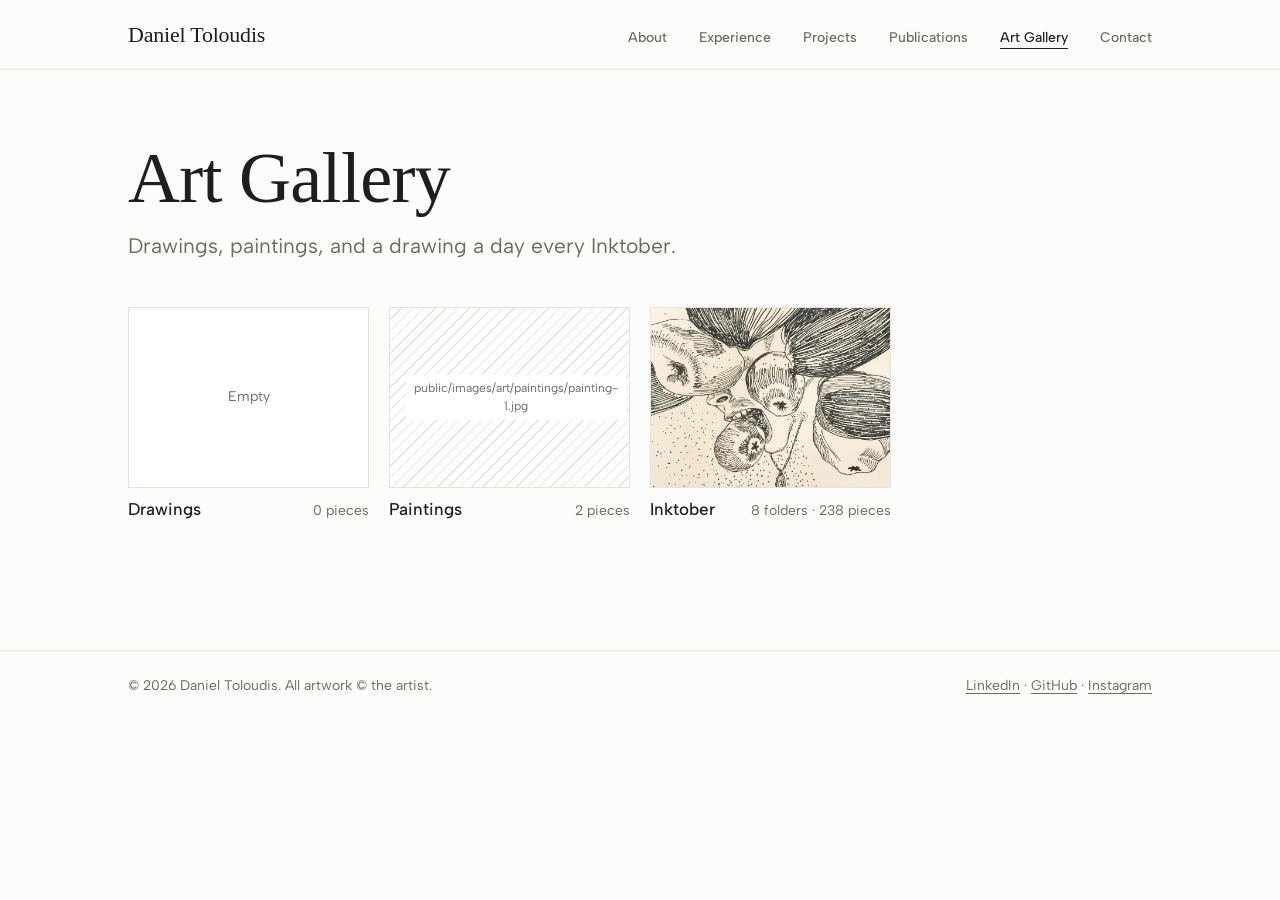
==== art.html @ 572f3b1e "Updates" ====
<!doctype html>
<html lang="en">
<head>
  <meta charset="utf-8">
  <meta name="viewport" content="width=device-width, initial-scale=1">
  <title>Art Gallery — Daniel Toloudis</title>
  <meta name="description" content="Ink drawings and paintings by Daniel Toloudis.">
  <link rel="preconnect" href="https://fonts.googleapis.com">
  <link rel="preconnect" href="https://fonts.gstatic.com" crossorigin>
  <link rel="stylesheet" href="https://fonts.googleapis.com/css2?family=Tinos:ital,wght@0,400;1,400&family=Albert+Sans:ital,wght@0,400;0,500;0,600;1,400&display=swap">
  <link rel="icon" href="data:image/svg+xml,%3Csvg xmlns='http://www.w3.org/2000/svg' viewBox='0 0 32 32'%3E%3Ccircle cx='16' cy='16' r='14' fill='%2305070a'/%3E%3Ccircle cx='17' cy='15' r='6' fill='%23ff6bb8'/%3E%3Ccircle cx='16' cy='16' r='12' fill='none' stroke='%234f8cff' stroke-width='2'/%3E%3C/svg%3E">
  <script type="module" crossorigin src="./assets/art-CyUxhveN.js"></script>
  <link rel="modulepreload" crossorigin href="./assets/mount-3swXHmPe.js">
  <link rel="modulepreload" crossorigin href="./assets/assets-CnArFtZx.js">
  <link rel="modulepreload" crossorigin href="./assets/Picture-DK5VzDu_.js">
  <link rel="stylesheet" crossorigin href="./assets/mount-CSXxXZ2w.css">
</head>
<body>
  <div id="root"><header class="site-head"><div class="wrap"><a class="wordmark" href="index.html">Daniel Toloudis</a><nav class="site-nav" aria-label="Main"><a href="index.html">About</a><a href="experience.html">Experience</a><a href="projects.html">Projects</a><a href="publications.html">Publications</a><a href="art.html" aria-current="page">Art Gallery</a><a href="index.html#contact">Contact</a></nav></div></header><main><section class="wrap page-intro"><h1>Art Gallery</h1><div class="page-lede"><p>Drawings, paintings, and a drawing a day every Inktober.</p></div></section><div class="wrap page-body"><div class="art-browser"><ul class="folders"><li><a class="folder" href="#drawings"><span class="folder-cover"><span class="folder-empty">Empty</span></span><span class="folder-label"><span class="title">Drawings</span><span class="detail">0 pieces</span></span></a></li><li><a class="folder" href="#paintings"><span class="folder-cover"><img src="/images/art/paintings/painting-1.jpg" alt="" loading="lazy" decoding="async"/></span><span class="folder-label"><span class="title">Paintings</span><span class="detail">2 pieces</span></span></a></li><li><a class="folder" href="#inktober"><span class="folder-cover"><img src="/images/art/inktober/2026/2026-01-apple.jpg" alt="" loading="lazy" decoding="async"/></span><span class="folder-label"><span class="title">Inktober</span><span class="detail">8 folders · <!-- -->238 pieces</span></span></a></li></ul></div></div></main><footer class="site-foot"><div class="wrap"><span>© <span>2026</span> <!-- -->Daniel Toloudis<!-- -->. All artwork © the artist.</span><span><a href="https://www.linkedin.com/in/toloudis/">LinkedIn</a> · <a href="https://github.com/toloudis">GitHub</a> · <a href="https://www.instagram.com/dmtoloudis/">Instagram</a></span></div></footer></div>
</body>
</html>
---- assets/mount-CSXxXZ2w.css ----
:root{--bg:#fcfcfb;--surface:#fff;--ink:#1e1e1c;--graphite:#6e6a63;--rule:#e6e3dd;--accent:#2f3e8f;--accent-soft:#e9ebf5;--todo:#fff3c4;--font-display:"Tinos", "Liberation Serif", "Times New Roman", Times, serif;--font-body:"Albert Sans", system-ui, sans-serif;--step--1:.875rem;--step-0:1.0625rem;--step-1:1.3125rem;--step-2:2.125rem;--step-3:clamp(2.75rem, 6.5vw, 4.5rem);--display-tracking:-.01em;--measure:66ch;--gutter:clamp(16px, 4vw, 48px);--max:1120px}@media (prefers-color-scheme:dark){:root{--bg:#161615;--surface:#1e1e1c;--ink:#edebe6;--graphite:#a8a39a;--rule:#33312e;--accent:#9da9e8;--accent-soft:#252b47;--todo:#4a3f12}}*,:before,:after{box-sizing:border-box}html{-webkit-text-size-adjust:100%}body{background:var(--bg);color:var(--ink);font-family:var(--font-body);font-size:var(--step-0);text-rendering:optimizelegibility;margin:0;line-height:1.55}img{max-width:100%;display:block}a{color:var(--accent);text-underline-offset:.18em;text-decoration-thickness:1px}a:hover{text-decoration-thickness:2px}:focus-visible{outline:2px solid var(--accent);outline-offset:3px;border-radius:2px}.wrap{max-width:var(--max);padding:0 var(--gutter);margin:0 auto}.todo{background:var(--todo);border-radius:2px;padding:0 .2em}.site-head{border-bottom:1px solid var(--rule)}.site-head .wrap{justify-content:space-between;align-items:baseline;gap:1rem;padding-top:1.1rem;padding-bottom:1.1rem;display:flex}.wordmark{font-family:var(--font-display);color:var(--ink);letter-spacing:-.01em;font-size:1.375rem;font-weight:400;text-decoration:none}.site-nav{flex-wrap:wrap;gap:clamp(.9rem,3vw,2rem);display:flex}.site-nav a{color:var(--graphite);font-size:var(--step--1);font-weight:500;text-decoration:none}.site-nav a:hover,.site-nav a[aria-current=page]{color:var(--ink)}.site-nav a[aria-current=page]{text-underline-offset:.4em;text-decoration:underline}.hero{grid-template-columns:minmax(0,1.05fr) minmax(0,1fr);align-items:center;gap:clamp(1.5rem,5vw,4rem);padding-top:clamp(2.5rem,7vw,5.5rem);padding-bottom:clamp(2.5rem,7vw,5rem);display:grid}.hero h1{font-family:var(--font-display);font-size:var(--step-3);letter-spacing:var(--display-tracking);margin:0 0 1.25rem;font-weight:400;line-height:1}.hero h1 em{color:var(--accent)}.hero .lede{font-size:var(--step-1);color:var(--graphite);max-width:34ch;margin:0 0 1.75rem;line-height:1.5}.hero .links{font-size:var(--step--1);flex-wrap:wrap;gap:.6rem 1.5rem;font-weight:500;display:flex}.portrait{aspect-ratio:1;border:1px solid var(--rule);width:min(300px,70vw);box-shadow:0 18px 40px -18px color-mix(in srgb, var(--ink) 45%, transparent);background:#fff;border-radius:50%;justify-self:center;margin:0;overflow:hidden}.portrait img{object-fit:contain;object-position:50% 0;width:100%;height:100%}.section{border-top:1px solid var(--rule);padding-top:clamp(2.5rem,6vw,4rem);padding-bottom:clamp(2.5rem,6vw,4rem)}.section-grid{grid-template-columns:13rem minmax(0,1fr);gap:clamp(1rem,4vw,3rem);display:grid}.section h2{font-family:var(--font-display);font-size:var(--step-2);letter-spacing:var(--display-tracking);margin:0;font-weight:400;line-height:1.1}.section h2+p{color:var(--graphite);font-size:var(--step--1);margin:.4rem 0 0}.prose{max-width:var(--measure);font-size:1.125rem;line-height:1.65}.prose p{margin:0 0 1em}.roles{max-width:46rem;margin:0;padding:0;list-style:none}.role{padding:0 0 2rem}.role+.role{border-top:1px solid var(--rule);padding-top:1.6rem}.role-head{flex-wrap:wrap;justify-content:space-between;align-items:baseline;gap:.25rem 1rem;display:flex}.role h3{font-size:var(--step-0);margin:0;font-weight:600}.role .org{color:var(--graphite);font-weight:400}.role time,.role .when{color:var(--graphite);font-size:var(--step--1);font-variant-numeric:tabular-nums}.role p{max-width:var(--measure);margin:.5rem 0 0}.role ul{margin:.6rem 0 0;padding-left:1.1rem}.role li{margin:.25rem 0}#work .section-grid>div:first-child{align-self:stretch}#work nav{position:sticky;top:1.5rem}html{scroll-padding-top:1.5rem}@media (prefers-reduced-motion:no-preference){html{scroll-behavior:smooth}}.timeline{margin:1.5rem 0 0;padding:0;list-style:none;position:relative}.timeline:before{content:"";background:var(--rule);width:1px;position:absolute;top:.7rem;bottom:.7rem;left:5px}.timeline a{color:var(--graphite);gap:.05rem;padding:.4rem 0 .4rem 1.5rem;text-decoration:none;display:grid;position:relative}.timeline a:before{content:"";background:var(--bg);border:1px solid var(--graphite);box-sizing:border-box;border-radius:50%;width:11px;height:11px;transition:background .15s,border-color .15s,transform .15s;position:absolute;top:.75rem;left:0}.timeline a:hover{color:var(--ink)}.timeline a:hover:before{border-color:var(--ink)}.timeline a[aria-current]{color:var(--ink)}.timeline a[aria-current]:before{background:var(--accent);border-color:var(--accent);transform:scale(1.15)}.timeline-org{font-size:var(--step--1);font-weight:600;line-height:1.3}.timeline-title{font-size:.8125rem;line-height:1.3}.timeline-when{color:var(--graphite);font-variant-numeric:tabular-nums;font-size:.8125rem}.role-org{color:var(--graphite);margin:.15rem 0 0!important}.timeline-more{border-top:1px solid var(--rule);font-size:var(--step--1);gap:.35rem;margin:1.25rem 0 0;padding-top:.9rem;font-weight:500;display:grid}.jump{flex-wrap:wrap;gap:.5rem;margin-top:1.25rem;display:flex}.jump a{font-size:var(--step--1);color:var(--ink);border:1px solid var(--rule);background:var(--surface);border-radius:999px;padding:.3rem .9rem;font-weight:500;text-decoration:none}.jump a:hover{border-color:var(--ink)}@media (width<768px){#work nav{position:static}.timeline{gap:.25rem;margin-top:1rem;padding-bottom:.5rem;display:flex;overflow-x:auto}.timeline:before{width:auto;height:1px;inset:5px 0 auto}.timeline li{flex:none}.timeline a{max-width:11rem;padding:1.4rem .9rem .3rem 0}.timeline a:before{top:0}.timeline-title,.timeline-more{display:none}}.skills{flex-wrap:wrap;gap:.5rem;max-width:46rem;margin:0;padding:0;list-style:none;display:flex}.skills li{font-size:var(--step--1);border:1px solid var(--rule);color:var(--graphite);background:var(--surface);border-radius:999px;padding:.2rem .65rem}.role .note{color:var(--graphite)}.about-skills{gap:.5rem;margin-top:1.25rem;display:grid}.tabs{border-bottom:1px solid var(--rule);gap:1.75rem;margin:0 0 2rem;display:flex}.tabs [role=tab]{font:inherit;font-family:var(--font-display);color:var(--graphite);cursor:pointer;background:0 0;border:0;border-bottom:2px solid #0000;align-items:baseline;gap:.45rem;margin-bottom:-1px;padding:0 0 .5rem;font-size:1.5rem;display:inline-flex}.tabs [role=tab]:hover{color:var(--ink)}.tabs [role=tab][aria-selected=true]{color:var(--ink);border-bottom-color:var(--accent)}.tab-count{font-family:var(--font-body);font-size:var(--step--1);color:var(--graphite)}.pgrid{grid-template-columns:repeat(auto-fill,minmax(min(100%,300px),1fr));gap:1.5rem;margin:0;padding:0;list-style:none;display:grid}.pcard{display:flex}.pcard-btn{all:unset;box-sizing:border-box;cursor:pointer;background:var(--surface);border:1px solid var(--rule);border-radius:6px;flex-direction:column;width:100%;transition:border-color .2s,transform .2s;display:flex;overflow:hidden}.pcard-btn:hover{border-color:var(--graphite);transform:translateY(-2px)}.pcard-btn:focus-visible{outline:2px solid var(--accent);outline-offset:3px}.pcard-media{aspect-ratio:16/10;background:var(--bg);border-bottom:1px solid var(--rule);position:relative;overflow:hidden}.pcard-media img{object-fit:contain;width:100%;height:100%;position:absolute;inset:0}.pcard-media .placeholder{aspect-ratio:auto;border:0;height:100%}.pcard-cue{background:color-mix(in srgb, var(--ink) 82%, transparent);color:var(--bg);font-family:var(--font-display);opacity:0;place-items:center;font-size:1.5rem;transition:opacity .2s;display:grid;position:absolute;inset:0}.pcard-btn:hover .pcard-cue,.pcard-btn:focus-visible .pcard-cue{opacity:1}.pcard-body{flex-direction:column;flex:1;gap:.35rem;padding:1rem 1.1rem 1.1rem;display:flex}.pcard-body h2{font-family:var(--font-display);letter-spacing:var(--display-tracking);margin:0;font-size:1.6rem;font-weight:400;line-height:1.1}.pcard-body p{font-size:var(--step--1);color:var(--graphite);margin:0}.pcard-body .pcard-stack{color:var(--accent);margin-top:auto;padding-top:.5rem;font-weight:500}.pdialog{width:min(760px, calc(100vw - 2 * var(--gutter)));max-width:none;max-height:calc(100vh - 4rem);color:var(--ink);background:0 0;border:0;padding:0;overflow:visible}.pdialog::backdrop{background:color-mix(in srgb, var(--ink) 45%, transparent);-webkit-backdrop-filter:blur(2px);backdrop-filter:blur(2px)}.pdialog-panel{background:var(--surface);border:1px solid var(--rule);border-radius:8px;gap:1.25rem;max-height:calc(100vh - 4rem);padding:1.25rem;display:grid;position:relative;overflow-y:auto}.pdialog-close{z-index:1;font:inherit;font-size:var(--step--1);background:var(--surface);color:var(--ink);border:1px solid var(--rule);cursor:pointer;border-radius:999px;padding:.25rem .85rem;font-weight:500;position:absolute;top:.75rem;right:.75rem}.pdialog-close:hover{border-color:var(--ink)}.project-body h2{font-family:var(--font-display);letter-spacing:var(--display-tracking);margin:0;font-size:2rem;font-weight:400;line-height:1.1}.project-body .meta{color:var(--graphite);font-size:var(--step--1);margin:.2rem 0 .7rem}.project-body>p{max-width:var(--measure);margin:0 0 .7rem}::view-transition-old(root){animation-duration:.18s;animation-timing-function:ease-out}::view-transition-new(root){animation-duration:.18s;animation-timing-function:ease-out}::view-transition-group(project-morph){z-index:100;animation-duration:.24s;animation-timing-function:cubic-bezier(.2,.8,.2,1)}::view-transition-image-pair(project-morph){border-radius:8px;overflow:clip}::view-transition-old(project-morph){object-fit:cover;object-position:top;width:100%;height:100%}::view-transition-new(project-morph){object-fit:cover;object-position:top;width:100%;height:100%}::view-transition-old(project-morph){animation:.1s ease-out both vt-out}::view-transition-new(project-morph){animation:.18s ease-out 30ms both vt-in}@keyframes vt-out{to{opacity:0}}@keyframes vt-in{0%{opacity:0}}.shots{margin:0}.shots-frame{aspect-ratio:4/3;border:1px solid var(--rule);background:var(--surface);border-radius:3px;position:relative;overflow:hidden}.shots-frame img{object-fit:contain;width:100%;height:100%;position:absolute;inset:0}.pdialog .shots-frame{aspect-ratio:16/10}.shots-frame .placeholder{aspect-ratio:auto;border:0;width:100%;height:100%}.shots-controls{justify-content:space-between;align-items:center;gap:.5rem;margin-top:.5rem;display:flex}.shots-btn{font:inherit;font-size:var(--step--1);color:var(--ink);border:1px solid var(--rule);cursor:pointer;background:0 0;border-radius:999px;padding:.2rem .8rem;font-weight:500}.shots-btn:hover{border-color:var(--ink)}.shots-count{color:var(--graphite);font-size:var(--step--1);font-variant-numeric:tabular-nums}.shots-caption{color:var(--graphite);font-size:var(--step--1);margin-top:.4rem}.shots-link{font-size:var(--step--1);background:color-mix(in srgb, var(--ink) 78%, transparent);color:var(--bg);border-radius:999px;padding:.2rem .75rem;font-weight:500;text-decoration:none;position:absolute;bottom:.6rem;right:.6rem}.shots-link:hover{background:var(--ink)}.shots-link:focus-visible{outline:2px solid var(--accent);outline-offset:2px}.stack-label{font-size:var(--step--1);margin:1rem 0 .4rem;font-weight:700}.stack{flex-wrap:wrap;gap:.4rem;margin:0 0 .9rem;padding:0;list-style:none;display:flex}.stack li{font-size:var(--step--1);background:var(--accent-soft);color:var(--ink);border-radius:3px;padding:.1rem .6rem}.project-body .plinks{font-size:var(--step--1);flex-wrap:wrap;gap:1.25rem;margin:0;font-weight:500;display:flex}.pubs{max-width:46rem;margin:0;padding:0;list-style:none}.pubs li{border-top:1px solid var(--rule);padding:.8rem 0}.pubs li:first-child{border-top:0;padding-top:0}.pubs a{color:var(--ink);-webkit-text-decoration-color:var(--rule);-webkit-text-decoration-color:var(--rule);text-decoration-color:var(--rule)}.pubs a:hover{color:var(--accent);text-decoration-color:currentColor}.pubs span{color:var(--graphite);font-size:var(--step--1);margin-top:.2rem;display:block}.pubs .pub-kind{color:var(--accent);margin-right:.5em;font-style:normal;font-weight:500}.social{flex-wrap:wrap;gap:.75rem;margin:1.25rem 0 0;padding:0;list-style:none;display:flex}.social a{border:1px solid var(--rule);background:var(--surface);color:var(--ink);font-weight:500;font-size:var(--step--1);border-radius:999px;align-items:center;gap:.55rem;padding:.45rem .95rem .45rem .8rem;text-decoration:none;display:inline-flex}.social a:hover{border-color:var(--ink)}.social svg{flex:none;width:1.15rem;height:1.15rem}.social .todo-link{border:1px dashed var(--rule);font-size:var(--step--1);border-radius:999px;align-items:center;gap:.55rem;padding:.45rem .95rem .45rem .8rem;display:inline-flex}.page-lede .social{margin-top:1.25rem}.site-foot{border-top:1px solid var(--rule);color:var(--graphite);font-size:var(--step--1)}.site-foot .wrap{flex-wrap:wrap;justify-content:space-between;gap:.5rem 2rem;padding-top:1.5rem;padding-bottom:2.5rem;display:flex}.site-foot a{color:inherit}.page-intro{padding-top:clamp(2.5rem,6vw,4.5rem);padding-bottom:clamp(1.75rem,4vw,2.75rem)}.page-intro h1{font-family:var(--font-display);font-size:var(--step-3);letter-spacing:var(--display-tracking);margin:0 0 1rem;font-weight:400;line-height:1}.page-lede{font-size:var(--step-1);color:var(--graphite);max-width:46ch}.page-lede p{margin:0}.page-body{padding-bottom:clamp(3rem,7vw,5rem)}.page-intro+.section{border-top:1px solid var(--rule)}.crumbs ol{font-size:var(--step--1);flex-wrap:wrap;gap:.25rem .5rem;margin:0 0 1.5rem;padding:0;list-style:none;display:flex}.crumbs li+li:before{content:"/";color:var(--graphite);margin-right:.5rem}.crumbs a{color:var(--graphite)}.crumbs [aria-current]{font-weight:500}.folder-description{color:var(--graphite);max-width:60ch;margin:0 0 2rem}.folders{grid-template-columns:repeat(auto-fill,minmax(220px,1fr));gap:1.5rem 1.25rem;margin:0 0 3rem;padding:0;list-style:none;display:grid}.folder{color:inherit;border-radius:2px;text-decoration:none;display:block}.folder:focus-visible{outline:2px solid var(--accent);outline-offset:3px}.folder-cover{aspect-ratio:4/3;background:var(--surface);border:1px solid var(--rule);display:block;overflow:hidden}.folder-cover img{object-fit:cover;width:100%;height:100%;transition:transform .3s}.folder:hover .folder-cover img{transform:scale(1.03)}.folder-cover .placeholder{aspect-ratio:auto;border:0;height:100%}.folder-empty{height:100%;font-size:var(--step--1);color:var(--graphite);place-items:center;display:grid}.folder-label{font-size:var(--step--1);justify-content:space-between;align-items:baseline;gap:1rem;margin-top:.5rem;display:flex}.folder-label .title{font-weight:500;font-size:var(--step-0)}.folder-label .detail{color:var(--graphite)}.gallery{grid-template-columns:repeat(auto-fill,minmax(260px,1fr));align-items:start;gap:2rem 1.25rem;padding-bottom:4rem;display:grid}.piece{margin:0}.piece button{all:unset;cursor:zoom-in;border-radius:2px;width:100%;display:block}.piece button:focus-visible{outline:2px solid var(--accent);outline-offset:3px}.piece img{background:var(--surface);width:100%;height:auto}.piece figcaption{font-size:var(--step--1);justify-content:space-between;gap:1rem;margin-top:.5rem;display:flex}.piece .title{font-weight:500}.piece .detail{color:var(--graphite);text-align:right}.placeholder{aspect-ratio:var(--ratio,4 / 5);text-align:center;color:var(--graphite);border:1px solid var(--rule);background:repeating-linear-gradient(-45deg, transparent 0 7px, var(--rule) 7px 8px), var(--surface);place-items:center;padding:1rem;font-size:.75rem;display:grid}.placeholder span{background:var(--surface);padding:.25rem .5rem}.lightbox{color:#e7eaee;background:#080a0cf0;border:0;width:100vw;max-width:100vw;height:100dvh;max-height:100dvh;padding:0}.lightbox::backdrop{background:0 0}.lightbox-inner{box-sizing:border-box;height:100%;padding:3.5rem var(--gutter) 1.25rem;grid-template-rows:minmax(0,1fr) auto;grid-template-columns:minmax(0,1fr);display:grid}.lightbox-img{grid-template:minmax(0,1fr)/minmax(0,1fr);place-items:center;min-height:0;display:grid}.lightbox-img img{object-fit:contain;width:auto;max-width:100%;height:auto;max-height:100%}.lightbox-img .placeholder{color:#9aa3ad;background:repeating-linear-gradient(-45deg,#0000 0 7px,#2b3138 7px 8px),#171b20;border-color:#2b3138;width:min(70vw,480px)}.lightbox-img .placeholder span{background:#171b20}.lightbox-meta{font-size:var(--step--1);flex-wrap:wrap;justify-content:space-between;align-items:baseline;gap:.5rem 2rem;padding-top:1rem;display:flex}.lightbox-meta .title{font-size:var(--step-0);font-weight:500}.lightbox-meta .detail{color:#9aa3ad}.lightbox-controls{top:.75rem;right:var(--gutter);gap:.5rem;display:flex;position:absolute}.lightbox-controls button{font:inherit;font-size:var(--step--1);color:#e7eaee;cursor:pointer;background:0 0;border:1px solid #3a424b;border-radius:999px;padding:.3rem .85rem}.lightbox-controls button:hover{border-color:#e7eaee}@media (width<768px){.site-head .wrap{flex-direction:column;gap:.5rem}.hero{grid-template-columns:1fr}.hero .portrait{order:-1;width:min(220px,60vw)}.section-grid{grid-template-columns:minmax(0,1fr)}}@media (prefers-reduced-motion:reduce){*{scroll-behavior:auto!important}}@media print{.site-nav,.portrait,.hero .links,.site-foot,.pdialog{display:none}body{color:#000;background:#fff}.section{break-inside:avoid}}
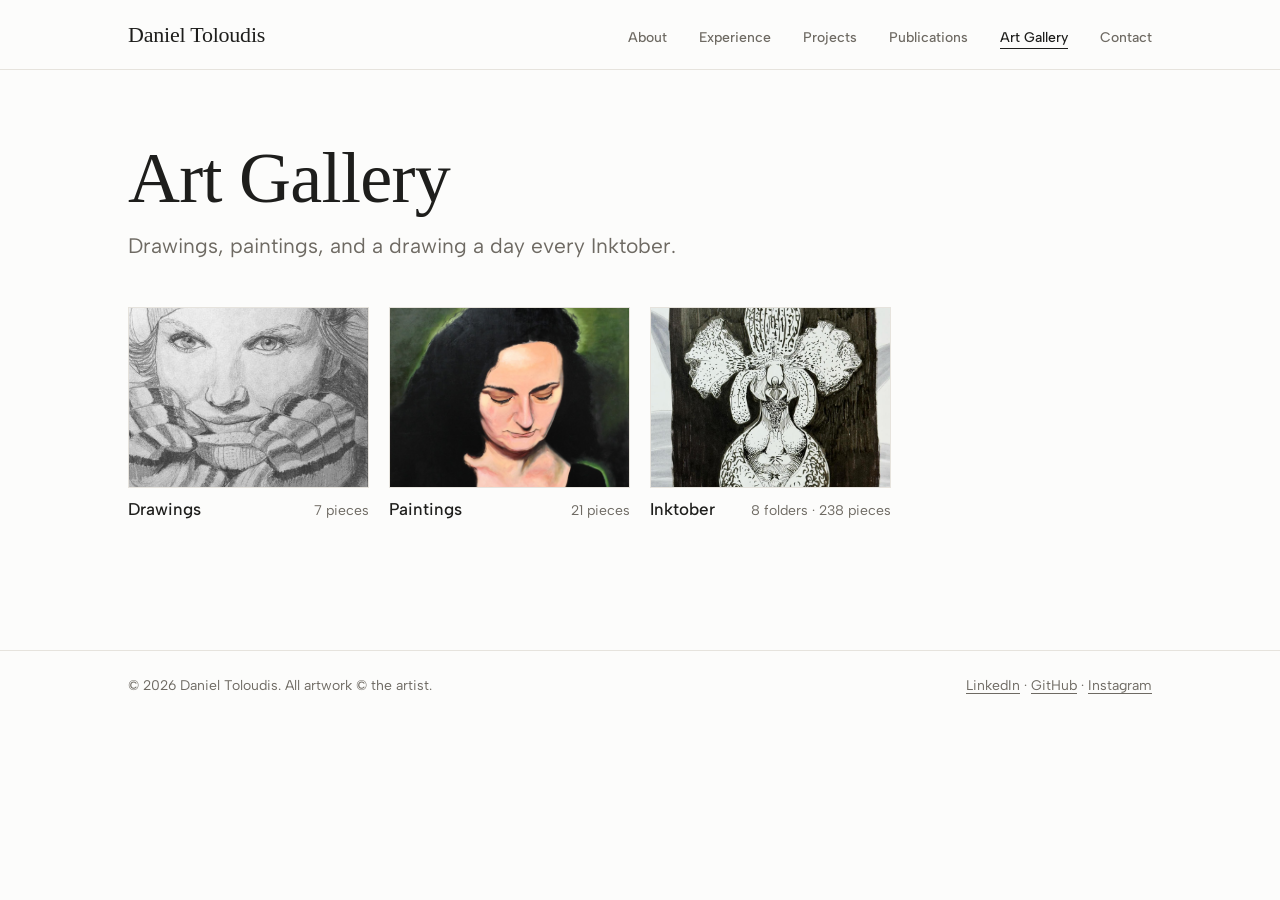
==== commit 1734f54b: "Updates" ====
--- a/art.html
+++ b/art.html
@@ -1,21 +1,22 @@
-<!doctype html>
-<html lang="en">
-<head>
-  <meta charset="utf-8">
-  <meta name="viewport" content="width=device-width, initial-scale=1">
-  <title>Art Gallery — Daniel Toloudis</title>
-  <meta name="description" content="Ink drawings and paintings by Daniel Toloudis.">
-  <link rel="preconnect" href="https://fonts.googleapis.com">
-  <link rel="preconnect" href="https://fonts.gstatic.com" crossorigin>
-  <link rel="stylesheet" href="https://fonts.googleapis.com/css2?family=Tinos:ital,wght@0,400;1,400&family=Albert+Sans:ital,wght@0,400;0,500;0,600;1,400&display=swap">
-  <link rel="icon" href="data:image/svg+xml,%3Csvg xmlns='http://www.w3.org/2000/svg' viewBox='0 0 32 32'%3E%3Ccircle cx='16' cy='16' r='14' fill='%2305070a'/%3E%3Ccircle cx='17' cy='15' r='6' fill='%23ff6bb8'/%3E%3Ccircle cx='16' cy='16' r='12' fill='none' stroke='%234f8cff' stroke-width='2'/%3E%3C/svg%3E">
-  <script type="module" crossorigin src="./assets/art-CyUxhveN.js"></script>
+<!doctype html>
+<html lang="en">
+<head>
+  <meta charset="utf-8">
+  <meta name="viewport" content="width=device-width, initial-scale=1">
+  <title>Art Gallery — Daniel Toloudis</title>
+  <meta name="description" content="Ink drawings and paintings by Daniel Toloudis.">
+  <link rel="preconnect" href="https://fonts.googleapis.com">
+  <link rel="preconnect" href="https://fonts.gstatic.com" crossorigin>
+  <link rel="stylesheet" href="https://fonts.googleapis.com/css2?family=Tinos:ital,wght@0,400;1,400&family=Albert+Sans:ital,wght@0,400;0,500;0,600;1,400&display=swap">
+  <link rel="icon" href="data:image/svg+xml,%3Csvg xmlns='http://www.w3.org/2000/svg' viewBox='0 0 32 32'%3E%3Ccircle cx='16' cy='16' r='14' fill='%2305070a'/%3E%3Ccircle cx='17' cy='15' r='6' fill='%23ff6bb8'/%3E%3Ccircle cx='16' cy='16' r='12' fill='none' stroke='%234f8cff' stroke-width='2'/%3E%3C/svg%3E">
+  <script type="module" crossorigin src="./assets/art-0nWeyjbI.js"></script>
   <link rel="modulepreload" crossorigin href="./assets/mount-3swXHmPe.js">
   <link rel="modulepreload" crossorigin href="./assets/assets-CnArFtZx.js">
   <link rel="modulepreload" crossorigin href="./assets/Picture-DK5VzDu_.js">
   <link rel="stylesheet" crossorigin href="./assets/mount-CSXxXZ2w.css">
-</head>
-<body>
-  <div id="root"><header class="site-head"><div class="wrap"><a class="wordmark" href="index.html">Daniel Toloudis</a><nav class="site-nav" aria-label="Main"><a href="index.html">About</a><a href="experience.html">Experience</a><a href="projects.html">Projects</a><a href="publications.html">Publications</a><a href="art.html" aria-current="page">Art Gallery</a><a href="index.html#contact">Contact</a></nav></div></header><main><section class="wrap page-intro"><h1>Art Gallery</h1><div class="page-lede"><p>Drawings, paintings, and a drawing a day every Inktober.</p></div></section><div class="wrap page-body"><div class="art-browser"><ul class="folders"><li><a class="folder" href="#drawings"><span class="folder-cover"><span class="folder-empty">Empty</span></span><span class="folder-label"><span class="title">Drawings</span><span class="detail">0 pieces</span></span></a></li><li><a class="folder" href="#paintings"><span class="folder-cover"><img src="/images/art/paintings/painting-1.jpg" alt="" loading="lazy" decoding="async"/></span><span class="folder-label"><span class="title">Paintings</span><span class="detail">2 pieces</span></span></a></li><li><a class="folder" href="#inktober"><span class="folder-cover"><img src="/images/art/inktober/2026/2026-01-apple.jpg" alt="" loading="lazy" decoding="async"/></span><span class="folder-label"><span class="title">Inktober</span><span class="detail">8 folders · <!-- -->238 pieces</span></span></a></li></ul></div></div></main><footer class="site-foot"><div class="wrap"><span>© <span>2026</span> <!-- -->Daniel Toloudis<!-- -->. All artwork © the artist.</span><span><a href="https://www.linkedin.com/in/toloudis/">LinkedIn</a> · <a href="https://github.com/toloudis">GitHub</a> · <a href="https://www.instagram.com/dmtoloudis/">Instagram</a></span></div></footer></div>
-</body>
-</html>
+</head>
+<body>
+  <div id="root"><header class="site-head"><div class="wrap"><a class="wordmark" href="index.html">Daniel Toloudis</a><nav class="site-nav" aria-label="Main"><a href="index.html">About</a><a href="experience.html">Experience</a><a href="projects.html">Projects</a><a href="publications.html">Publications</a><a href="art.html" aria-current="page">Art Gallery</a><a href="index.html#contact">Contact</a></nav></div></header><main><section class="wrap page-intro"><h1>Art Gallery</h1><div class="page-lede"><p>Drawings, paintings, and a drawing a day every Inktober.</p></div></section><div class="wrap page-body"><div class="art-browser"><ul class="folders"><li><a class="folder" href="#drawings"><span class="folder-cover"><img src="/images/art/drawings/Girl_Hat_Gloves.jpg" alt="" loading="lazy" decoding="async"/></span><span class="folder-label"><span class="title">Drawings</span><span class="detail">7 pieces</span></span></a></li><li><a class="folder" href="#paintings"><span class="folder-cover"><img src="/images/art/paintings/Portrait,_green.jpg" alt="" loading="lazy" decoding="async"/></span><span class="folder-label"><span class="title">Paintings</span><span class="detail">21 pieces</span></span></a></li><li><a class="folder" href="#inktober"><span class="folder-cover"><img src="/images/art/inktober/2024/2024-04-exotic.jpg" alt="" loading="lazy" decoding="async"/></span><span class="folder-label"><span class="title">Inktober</span><span class="detail">8 folders · <!-- -->238 pieces</span></span></a></li></ul></div></div></main><footer class="site-foot"><div class="wrap"><span>© <span>2026</span> <!-- -->Daniel Toloudis<!-- -->. All artwork © the artist.</span><span><a href="https://www.linkedin.com/in/toloudis/">LinkedIn</a> · <a href="https://github.com/toloudis">GitHub</a> · <a href="https://www.instagram.com/dmtoloudis/">Instagram</a></span></div></footer></div>+
+</body>
+</html>
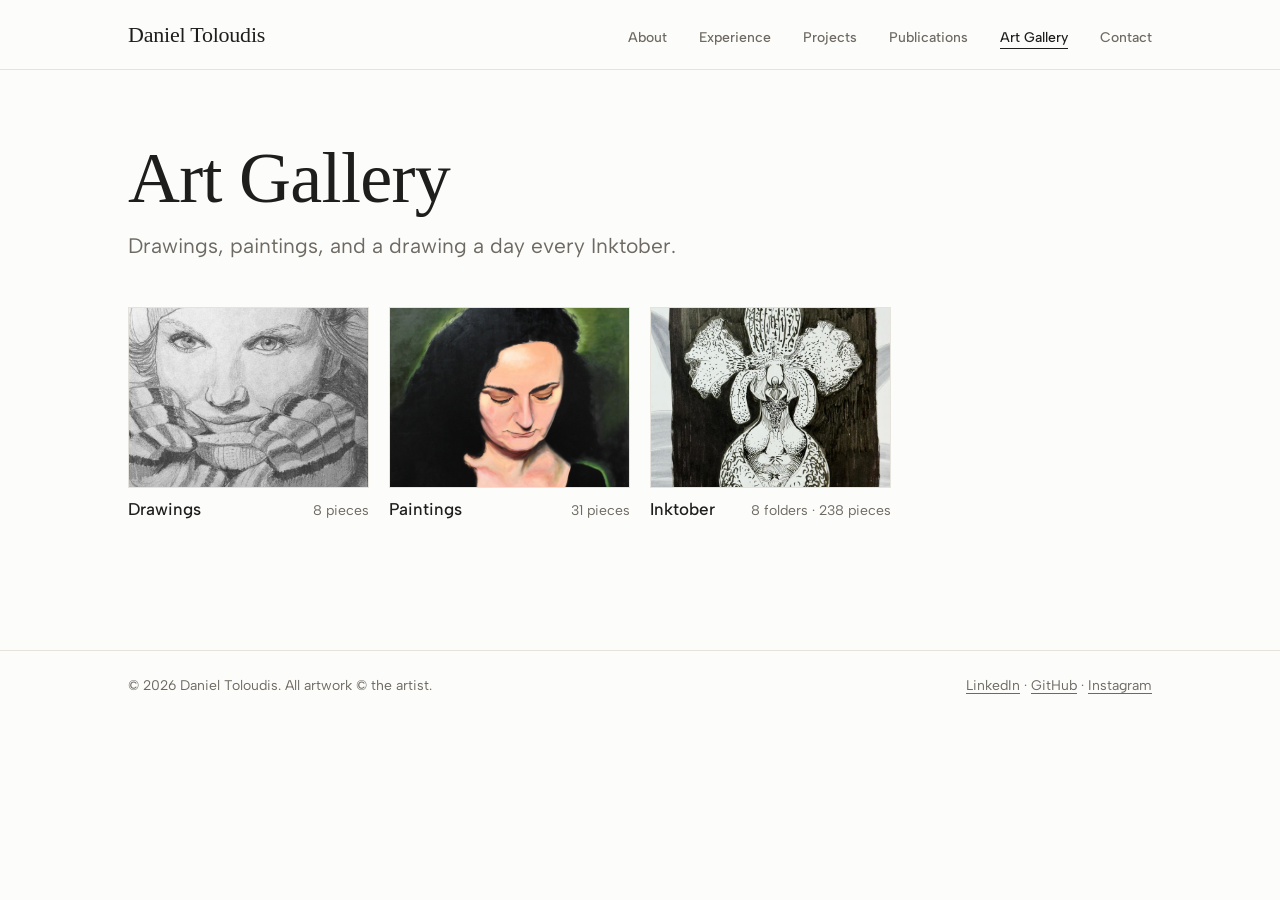
==== commit 5e78274d: "Updates" ====
--- a/art.html
+++ b/art.html
@@ -1,22 +1,21 @@
-<!doctype html>
-<html lang="en">
-<head>
-  <meta charset="utf-8">
-  <meta name="viewport" content="width=device-width, initial-scale=1">
-  <title>Art Gallery — Daniel Toloudis</title>
-  <meta name="description" content="Ink drawings and paintings by Daniel Toloudis.">
-  <link rel="preconnect" href="https://fonts.googleapis.com">
-  <link rel="preconnect" href="https://fonts.gstatic.com" crossorigin>
-  <link rel="stylesheet" href="https://fonts.googleapis.com/css2?family=Tinos:ital,wght@0,400;1,400&family=Albert+Sans:ital,wght@0,400;0,500;0,600;1,400&display=swap">
-  <link rel="icon" href="data:image/svg+xml,%3Csvg xmlns='http://www.w3.org/2000/svg' viewBox='0 0 32 32'%3E%3Ccircle cx='16' cy='16' r='14' fill='%2305070a'/%3E%3Ccircle cx='17' cy='15' r='6' fill='%23ff6bb8'/%3E%3Ccircle cx='16' cy='16' r='12' fill='none' stroke='%234f8cff' stroke-width='2'/%3E%3C/svg%3E">
-  <script type="module" crossorigin src="./assets/art-0nWeyjbI.js"></script>
+<!doctype html>
+<html lang="en">
+<head>
+  <meta charset="utf-8">
+  <meta name="viewport" content="width=device-width, initial-scale=1">
+  <title>Art Gallery — Daniel Toloudis</title>
+  <meta name="description" content="Ink drawings and paintings by Daniel Toloudis.">
+  <link rel="preconnect" href="https://fonts.googleapis.com">
+  <link rel="preconnect" href="https://fonts.gstatic.com" crossorigin>
+  <link rel="stylesheet" href="https://fonts.googleapis.com/css2?family=Tinos:ital,wght@0,400;1,400&family=Albert+Sans:ital,wght@0,400;0,500;0,600;1,400&display=swap">
+  <link rel="icon" href="data:image/svg+xml,%3Csvg xmlns='http://www.w3.org/2000/svg' viewBox='0 0 32 32'%3E%3Ccircle cx='16' cy='16' r='14' fill='%2305070a'/%3E%3Ccircle cx='17' cy='15' r='6' fill='%23ff6bb8'/%3E%3Ccircle cx='16' cy='16' r='12' fill='none' stroke='%234f8cff' stroke-width='2'/%3E%3C/svg%3E">
+  <script type="module" crossorigin src="./assets/art-D16DQ9I-.js"></script>
   <link rel="modulepreload" crossorigin href="./assets/mount-3swXHmPe.js">
   <link rel="modulepreload" crossorigin href="./assets/assets-CnArFtZx.js">
   <link rel="modulepreload" crossorigin href="./assets/Picture-DK5VzDu_.js">
   <link rel="stylesheet" crossorigin href="./assets/mount-CSXxXZ2w.css">
-</head>
-<body>
-  <div id="root"><header class="site-head"><div class="wrap"><a class="wordmark" href="index.html">Daniel Toloudis</a><nav class="site-nav" aria-label="Main"><a href="index.html">About</a><a href="experience.html">Experience</a><a href="projects.html">Projects</a><a href="publications.html">Publications</a><a href="art.html" aria-current="page">Art Gallery</a><a href="index.html#contact">Contact</a></nav></div></header><main><section class="wrap page-intro"><h1>Art Gallery</h1><div class="page-lede"><p>Drawings, paintings, and a drawing a day every Inktober.</p></div></section><div class="wrap page-body"><div class="art-browser"><ul class="folders"><li><a class="folder" href="#drawings"><span class="folder-cover"><img src="/images/art/drawings/Girl_Hat_Gloves.jpg" alt="" loading="lazy" decoding="async"/></span><span class="folder-label"><span class="title">Drawings</span><span class="detail">7 pieces</span></span></a></li><li><a class="folder" href="#paintings"><span class="folder-cover"><img src="/images/art/paintings/Portrait,_green.jpg" alt="" loading="lazy" decoding="async"/></span><span class="folder-label"><span class="title">Paintings</span><span class="detail">21 pieces</span></span></a></li><li><a class="folder" href="#inktober"><span class="folder-cover"><img src="/images/art/inktober/2024/2024-04-exotic.jpg" alt="" loading="lazy" decoding="async"/></span><span class="folder-label"><span class="title">Inktober</span><span class="detail">8 folders · <!-- -->238 pieces</span></span></a></li></ul></div></div></main><footer class="site-foot"><div class="wrap"><span>© <span>2026</span> <!-- -->Daniel Toloudis<!-- -->. All artwork © the artist.</span><span><a href="https://www.linkedin.com/in/toloudis/">LinkedIn</a> · <a href="https://github.com/toloudis">GitHub</a> · <a href="https://www.instagram.com/dmtoloudis/">Instagram</a></span></div></footer></div>-
-</body>
-</html>
+</head>
+<body>
+  <div id="root"><header class="site-head"><div class="wrap"><a class="wordmark" href="index.html">Daniel Toloudis</a><nav class="site-nav" aria-label="Main"><a href="index.html">About</a><a href="experience.html">Experience</a><a href="projects.html">Projects</a><a href="publications.html">Publications</a><a href="art.html" aria-current="page">Art Gallery</a><a href="index.html#contact">Contact</a></nav></div></header><main><section class="wrap page-intro"><h1>Art Gallery</h1><div class="page-lede"><p>Drawings, paintings, and a drawing a day every Inktober.</p></div></section><div class="wrap page-body"><div class="art-browser"><ul class="folders"><li><a class="folder" href="#drawings"><span class="folder-cover"><img src="/images/art/drawings/Girl_Hat_Gloves.jpg" alt="" loading="lazy" decoding="async"/></span><span class="folder-label"><span class="title">Drawings</span><span class="detail">8 pieces</span></span></a></li><li><a class="folder" href="#paintings"><span class="folder-cover"><img src="/images/art/paintings/Portrait,_green.jpg" alt="" loading="lazy" decoding="async"/></span><span class="folder-label"><span class="title">Paintings</span><span class="detail">31 pieces</span></span></a></li><li><a class="folder" href="#inktober"><span class="folder-cover"><img src="/images/art/inktober/2024/2024-04-exotic.jpg" alt="" loading="lazy" decoding="async"/></span><span class="folder-label"><span class="title">Inktober</span><span class="detail">8 folders · <!-- -->238 pieces</span></span></a></li></ul></div></div></main><footer class="site-foot"><div class="wrap"><span>© <span>2026</span> <!-- -->Daniel Toloudis<!-- -->. All artwork © the artist.</span><span><a href="https://www.linkedin.com/in/toloudis/">LinkedIn</a> · <a href="https://github.com/toloudis">GitHub</a> · <a href="https://www.instagram.com/dmtoloudis/">Instagram</a></span></div></footer></div>
+</body>
+</html>
